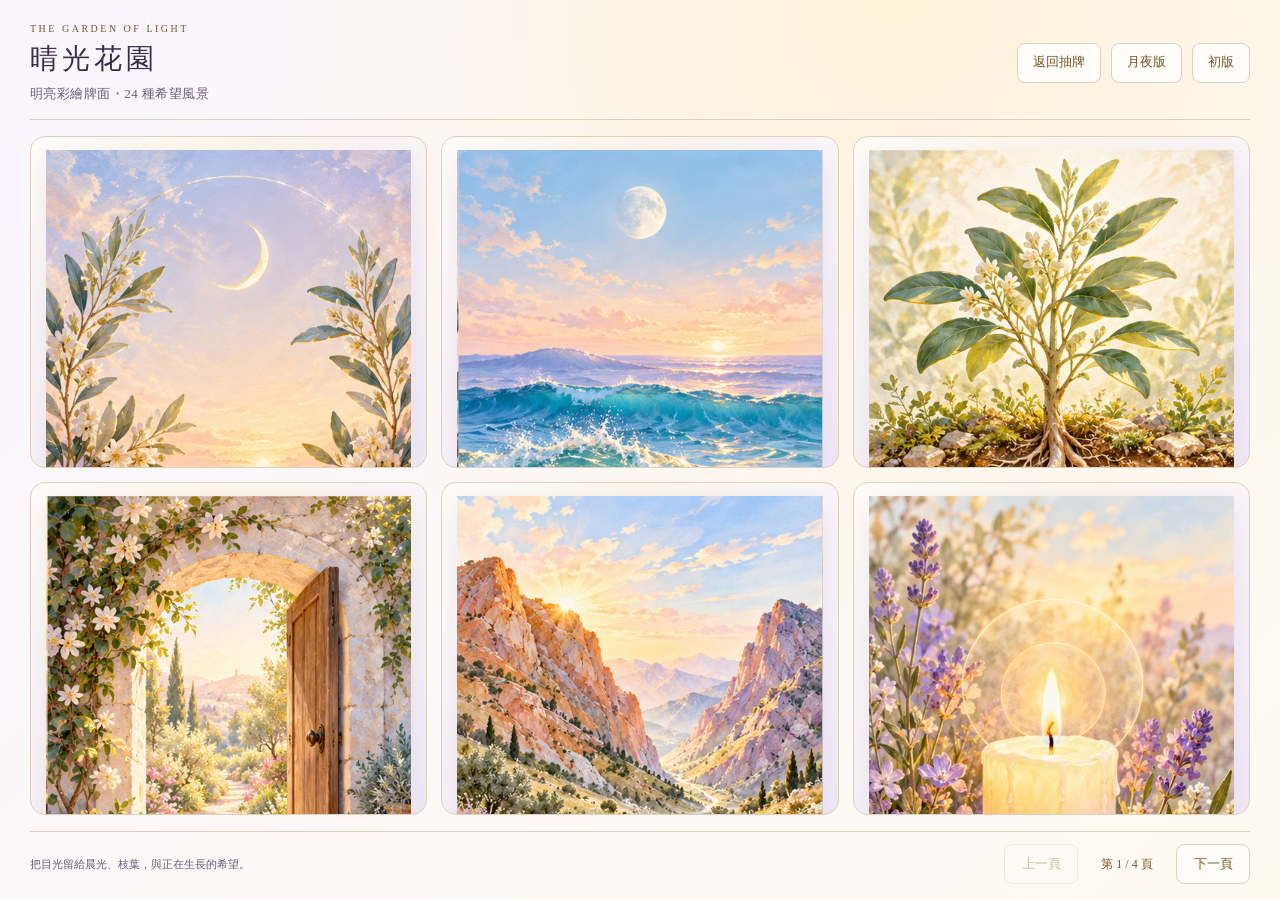
==== oracle-art-gallery.html @ 624a75d2 "Add hopeful daylight oracle artwork and theme; preserve moonlight and original galleries" ====
<!doctype html>
<html lang="zh-Hant">
<head>
<meta charset="utf-8">
<meta name="viewport" content="width=device-width,initial-scale=1">
<meta name="theme-color" content="#fbf7f1">
<meta name="description" content="神諭之間晴光花園。24 張全新彩繪神諭卡，以晨光、花草與清透色彩呈現每張牌的故事。">
<title>晴光花園｜神諭之間</title>
<style>
:root{color-scheme:dark;--bg:#130f1d;--panel:#211a2e;--gold:#d9bf87;--text:#f0e6d3;--muted:#b9abc7;--line:rgba(217,191,135,.26);font-family:Georgia,"Noto Serif TC","Microsoft JhengHei",serif}
*{box-sizing:border-box}
html,body{margin:0;width:100%;height:100%;overflow:hidden}
body{background:radial-gradient(ellipse at 70% 0,rgba(107,72,127,.22),transparent 54%),linear-gradient(135deg,#181120,#100d19);color:var(--text)}
button,a{-webkit-tap-highlight-color:transparent}
button{font:inherit;cursor:pointer}
button:disabled{opacity:.38;cursor:default}
button:focus-visible,a:focus-visible{outline:2px solid #f2d99d;outline-offset:4px}
a{color:inherit;text-decoration:none}
.shell{height:100dvh;width:min(1440px,100%);margin:0 auto;padding:22px 30px 16px;display:grid;grid-template-rows:auto minmax(0,1fr) auto;gap:16px}
.header{display:flex;align-items:center;justify-content:space-between;gap:24px;padding-bottom:15px;border-bottom:1px solid var(--line)}
.eyebrow{margin:0 0 6px;color:var(--gold);font:10px/1.3 Georgia,serif;letter-spacing:.25em}
h1{margin:0;font-size:28px;line-height:1.3;font-weight:500;letter-spacing:.14em}
.subtitle{margin:7px 0 0;color:var(--muted);font-size:13px;line-height:1.5;letter-spacing:.035em}
.nav{display:flex;gap:10px;flex-wrap:wrap;justify-content:flex-end}
.nav a,.page-button,.dialog-button{display:inline-flex;align-items:center;justify-content:center;min-height:40px;padding:9px 15px;border:1px solid var(--line);border-radius:8px;background:rgba(217,191,135,.04);color:var(--gold);font-size:13px;line-height:1.3}
.nav a:hover,.page-button:not(:disabled):hover,.dialog-button:not(:disabled):hover{background:rgba(217,191,135,.12);border-color:rgba(217,191,135,.65)}
.gallery{min-height:0;display:grid;grid-template-columns:repeat(3,minmax(0,1fr));grid-template-rows:repeat(2,minmax(0,1fr));gap:14px}
.card-tile{position:relative;min-width:0;min-height:0;display:grid;grid-template-rows:minmax(0,1fr) auto;gap:7px;padding:13px 13px 10px;color:var(--text);border:1px solid var(--line);border-radius:15px;background:radial-gradient(ellipse at center 38%,rgba(145,104,168,.13),transparent 66%),linear-gradient(150deg,rgba(65,48,79,.43),rgba(27,21,39,.82));overflow:hidden;transition:border-color .2s,background .2s,transform .2s}
.card-tile:before{content:"";position:absolute;left:13px;top:11px;color:var(--gold);font-size:10px;letter-spacing:.15em}
.card-tile:hover{border-color:rgba(217,191,135,.74);background:radial-gradient(ellipse at center 38%,rgba(145,104,168,.23),transparent 66%),linear-gradient(150deg,rgba(65,48,79,.59),rgba(27,21,39,.82))}
.art-frame{min-width:0;min-height:0;display:grid;place-items:center;padding:0 2px;filter:drop-shadow(0 8px 15px rgba(0,0,0,.34))}
.art-frame svg{display:block;width:auto;height:100%;max-width:100%;max-height:100%;aspect-ratio:3/5}
.card-meta{min-width:0;text-align:center}
.card-name{margin:0;font-size:17px;line-height:1.3;letter-spacing:.16em}
.card-keywords{margin:3px 0 0;color:var(--muted);font-family:"Microsoft JhengHei",sans-serif;font-size:11px;line-height:1.5;letter-spacing:.02em}
.footer{display:flex;justify-content:space-between;align-items:center;gap:15px;padding-top:12px;border-top:1px solid var(--line)}
.footer-note{margin:0;color:var(--muted);font-family:"Microsoft JhengHei",sans-serif;font-size:11px;line-height:1.5}
.page-controls{display:flex;align-items:center;gap:14px}
.page-label{min-width:70px;text-align:center;color:var(--gold);font-size:12px;white-space:nowrap}
.page-button{min-width:74px;min-height:40px}
dialog{padding:0;border:1px solid rgba(217,191,135,.4);border-radius:18px;color:var(--text);background:radial-gradient(ellipse at center top,#392843,#191222 65%);width:min(780px,calc(100vw - 32px));height:min(820px,calc(100dvh - 32px));max-width:none;max-height:none;overflow:hidden;box-shadow:0 28px 90px rgba(0,0,0,.66)}
dialog::backdrop{background:rgba(7,5,13,.84);backdrop-filter:blur(7px)}
.dialog-shell{height:100%;display:grid;grid-template-rows:auto minmax(0,1fr) auto;padding:20px 24px;gap:16px}
.dialog-header{display:flex;justify-content:space-between;align-items:center;gap:12px;padding-bottom:12px;border-bottom:1px solid var(--line)}
.dialog-heading{margin:0;color:var(--gold);font-size:12px;line-height:1.5;letter-spacing:.1em}
.dialog-main{min-height:0;display:grid;grid-template-columns:minmax(0,1.3fr) minmax(220px,.8fr);align-items:center;gap:30px}
.dialog-art{height:100%;min-height:0;min-width:0;display:grid;place-items:center;filter:drop-shadow(0 16px 22px rgba(0,0,0,.4))}
.dialog-art svg{display:block;max-height:100%;max-width:100%;width:auto;height:100%;aspect-ratio:3/5}
.dialog-copy{min-width:0}
.dialog-type{margin:0 0 11px;color:var(--muted);font-size:12px;line-height:1.5;letter-spacing:.08em}
.dialog-name{margin:0;font-size:31px;font-weight:500;line-height:1.3;letter-spacing:.17em}
.dialog-keywords{margin:11px 0 0;color:var(--gold);font-family:"Microsoft JhengHei",sans-serif;font-size:13px;line-height:1.6}
.dialog-message{margin:19px 0 0;color:var(--text);font-size:16px;line-height:1.8}
.dialog-footer{display:flex;align-items:center;justify-content:space-between;gap:12px;border-top:1px solid var(--line);padding-top:12px}
.dialog-hint{margin:0;color:var(--muted);font-family:"Microsoft JhengHei",sans-serif;font-size:11px;line-height:1.5}
.dialog-move{display:flex;gap:10px}
.dialog-button{min-height:42px}
@media(max-width:700px){
.shell{padding:14px 14px 12px;gap:12px}
.header{display:grid;grid-template-columns:1fr auto;gap:7px 10px;align-items:end;padding-bottom:11px}
.eyebrow{font-size:8px;letter-spacing:.18em;margin-bottom:4px}
h1{font-size:22px;letter-spacing:.1em}
.subtitle{font-size:11px;line-height:1.5;margin-top:6px}
.nav{gap:6px;align-self:start}
.nav a{min-height:38px;padding:8px 10px;font-size:11px;max-width:78px;text-align:center}
.gallery{grid-template-columns:repeat(2,minmax(0,1fr));gap:10px}
.card-tile{padding:10px 7px 8px;gap:6px;border-radius:12px}
.card-name{font-size:15px}
.card-keywords{font-size:10px;line-height:1.5;margin-top:3px}
.footer{padding-top:10px;gap:8px}
.footer-note{display:none}
.page-controls{width:100%;justify-content:space-between;gap:8px}
.page-button{min-height:40px;min-width:78px;padding:9px 12px}
.page-label{font-size:12px}
dialog{width:calc(100vw - 24px);height:calc(100dvh - 24px);border-radius:14px}
.dialog-shell{padding:13px 15px;gap:10px}
.dialog-header{padding-bottom:9px}
.dialog-heading{font-size:10px;letter-spacing:.06em}
.dialog-main{grid-template-columns:1fr;grid-template-rows:minmax(0,1fr) auto;gap:12px}
.dialog-art{height:100%}
.dialog-copy{text-align:center}
.dialog-type{font-size:10px;margin:0 0 3px;line-height:1.4}
.dialog-name{font-size:22px;line-height:1.3}
.dialog-keywords{font-size:11px;line-height:1.5;margin-top:6px}
.dialog-message{font-size:13px;line-height:1.6;margin-top:8px}
.dialog-footer{padding-top:9px}
.dialog-hint{display:none}
.dialog-move{width:100%;justify-content:space-between}
.dialog-button{min-height:40px;font-size:11px;padding:9px 11px}
}
@media(max-height:600px) and (min-width:701px){
.shell{padding-top:12px;gap:10px}.header{padding-bottom:10px}.subtitle{margin-top:3px}.card-tile{padding:7px;gap:4px}.card-name{font-size:14px}.card-keywords{font-size:10px}.footer{padding-top:8px}.dialog-shell{padding:12px 18px;gap:10px}.dialog-main{gap:20px}.dialog-name{font-size:25px}.dialog-message{font-size:14px}
}
@media(max-height:560px) and (max-width:700px){
.shell{padding-top:9px;gap:8px}.header{padding-bottom:8px}.eyebrow{display:none}.subtitle{font-size:10px;margin-top:4px}.card-tile{padding:6px;gap:3px}.card-name{font-size:13px}.card-keywords{font-size:9px;margin-top:1px}.footer{padding-top:7px}.page-button{min-height:38px}.dialog-shell{padding:10px 12px;gap:7px}.dialog-main{gap:8px}.dialog-type{display:none}.dialog-name{font-size:19px}.dialog-keywords{margin-top:3px}.dialog-message{font-size:12px;margin-top:5px}.dialog-header{padding-bottom:7px}.dialog-footer{padding-top:7px}
}
@media(prefers-reduced-motion:reduce){*,*:before,*:after{transition:none!important;scroll-behavior:auto!important}}
:root{color-scheme:light;--bg:#fbf7f1;--panel:#fffdf9;--gold:#765529;--text:#392d48;--muted:#695a73;--line:#ded0bd}
body{background:radial-gradient(ellipse at 70% 0,#fff2da,transparent 54%),linear-gradient(135deg,#faf6ff,#fffaf0);color:var(--text)}
.card-tile{background:radial-gradient(ellipse at center 38%,#fff5db,transparent 66%),linear-gradient(150deg,#fffdf8,#f2eaf8)}
.card-tile:hover{border-color:#b79a64;background:linear-gradient(150deg,#fff7e3,#e9ddf1)}
.nav a,.page-button,.dialog-button{background:#fffdf9;color:#765529}
.nav a:hover,.page-button:not(:disabled):hover,.dialog-button:not(:disabled):hover{background:#f4ead3;border-color:#a18151}
button:focus-visible,a:focus-visible{outline-color:#6d4783}
.art-frame{filter:drop-shadow(0 8px 15px #6d47831c)}
dialog{color:var(--text);background:radial-gradient(ellipse at center top,#fff6de,#f5eff9 65%);border-color:#b79a64;box-shadow:0 28px 90px #49335438}
dialog::backdrop{background:#57456470}.dialog-art{filter:drop-shadow(0 16px 22px #6d478321)}

</style>
</head>
<body>
<div class="shell">
<header class="header">
<div><p class="eyebrow">THE GARDEN OF LIGHT</p><h1>晴光花園</h1><p class="subtitle">明亮彩繪牌面・24 種希望風景</p></div>
<nav class="nav" aria-label="展覽導覽"><a href="oracle-room.html">返回抽牌</a><a href="oracle-art-moonlight.html">月夜版</a><a href="oracle-art-archive.html">初版</a></nav>
</header>
<main class="gallery" id="gallery" aria-label="新版神諭卡牌面"></main>
<footer class="footer">
<p class="footer-note">把目光留給晨光、枝葉，與正在生長的希望。</p>
<div class="page-controls" aria-label="牌面分頁"><button type="button" class="page-button" id="previous">上一頁</button><span class="page-label" id="page-label" role="status" aria-live="polite" aria-atomic="true"></span><button type="button" class="page-button" id="next">下一頁</button></div>
</footer>
</div>
<dialog id="card-dialog" aria-labelledby="dialog-name" aria-describedby="dialog-keywords dialog-message">
<div class="dialog-shell">
<header class="dialog-header"><p class="dialog-heading" id="dialog-heading"></p><button type="button" class="dialog-button" id="dialog-close">返回典藏</button></header>
<div class="dialog-main"><div class="dialog-art" id="dialog-art"></div><div class="dialog-copy"><p class="dialog-type" id="dialog-type"></p><h2 class="dialog-name" id="dialog-name"></h2><p class="dialog-keywords" id="dialog-keywords"></p><p class="dialog-message" id="dialog-message"></p></div></div>
<footer class="dialog-footer"><p class="dialog-hint">使用 ← →，讓目光走向下一張牌面。</p><div class="dialog-move"><button type="button" class="dialog-button" id="card-previous">上一張</button><button type="button" class="dialog-button" id="card-next">下一張</button></div></footer>
</div>
</dialog>

<script>
"use strict";
const cards=[{"name":"留白","en":"STILLNESS","type":"月亮與元素","keywords":"停頓 · 空間 · 傾聽","message":"空出一點時間，聽見自己正在想什麼。","action":"關掉通知五分鐘，寫下此刻最明顯的一個感受。","prompt":"當我暫時放下忙碌，有什麼聲音浮現？","color":"#554268","art":"moon","id":"moonlit-01","number":1},{"name":"潮汐","en":"THE TIDES","type":"月亮與元素","keywords":"情緒 · 流動 · 允許","message":"感受會流動，你可以先陪它待一會兒。","action":"為今天的情緒取一個名字，再寫下它可能需要什麼。","prompt":"我正在感受什麼？哪些事情是我今天能影響的？","color":"#284354","art":"waves","id":"moonlit-02","number":2},{"name":"根系","en":"ROOTED","type":"植物與夢境","keywords":"安住 · 日常 · 支持","message":"回到那些能支持你的日常。","action":"整理桌面上一個小角落，讓接下來的一件事容易開始。","prompt":"哪個簡單的習慣，曾讓我覺得比較安定？","color":"#374d45","art":"roots","id":"moonlit-03","number":3},{"name":"門扉","en":"THE THRESHOLD","type":"植物與夢境","keywords":"開始 · 好奇 · 嘗試","message":"把第一步縮小，讓自己有機會出發。","action":"選一件拖延的小事，只花十分鐘開始。","prompt":"如果第一步不用完美，我願意先做什麼？","color":"#554157","art":"door","id":"moonlit-04","number":4},{"name":"界線","en":"BOUNDARIES","type":"自我關懷","keywords":"選擇 · 尊重 · 清楚","message":"溫柔，也可以有清楚的邊界。","action":"練習說出一句：「我需要想一下，晚一點回覆你。」","prompt":"我在哪裡答應得太快？我真正願意付出多少？","color":"#59414c","art":"mountains","id":"moonlit-05","number":5},{"name":"微光","en":"INNER LIGHT","type":"自我關懷","keywords":"留意 · 資源 · 希望","message":"留意那些尚未被你看見的支持。","action":"寫下三個實際支持過你的人、習慣或事物，今天靠近其中一個。","prompt":"最近有哪些微小的支持，被我忽略了？","color":"#49385e","art":"light","id":"moonlit-06","number":6},{"name":"回聲","en":"THE ECHO","type":"月亮與元素","keywords":"覺察 · 模式 · 需要","message":"反覆出現的感受，值得被慢慢聽見。","action":"記下一件最近重複發生的事，分別列出「發生的事」與「我的解讀」。","prompt":"在這些反覆的經驗裡，哪個需要一直沒有被說出來？","color":"#354653","art":"echo","id":"moonlit-07","number":7},{"name":"同行","en":"TOGETHER","type":"自我關懷","keywords":"連結 · 信任 · 求助","message":"讓值得信任的人，知道你需要怎樣的陪伴。","action":"選一位信任的人，具體提出一個小請求，例如陪你聊十分鐘。","prompt":"我希望別人怎麼陪我？我能如何把這個需要說清楚？","color":"#49434e","art":"together","id":"moonlit-08","number":8},{"name":"新月","en":"NEW MOON","type":"月亮與元素","keywords":"意圖 · 起點 · 可能","message":"為還沒有形狀的願望，留一個開始的位置。","action":"寫下一個這週想實踐的意圖，放在每天看得到的地方。","prompt":"此刻，我想為生活邀請什麼新的可能？","color":"#392b4f","art":"moon","id":"moonlit-09","number":9},{"name":"星河","en":"STARLIT RIVER","type":"月亮與元素","keywords":"視野 · 連結 · 方向","message":"把目光放遠一點，重新看見事情之間的連結。","action":"畫出目前在意的三件事，用線標出它們彼此的關係。","prompt":"當我放大視野，眼前這件事在生活中佔著什麼位置？","color":"#45365b","art":"light","id":"moonlit-10","number":10},{"name":"晨露","en":"MORNING DEW","type":"植物與夢境","keywords":"感官 · 細節 · 當下","message":"一個細小的發現，也值得你停下來。","action":"觀察身邊一株植物一分鐘，記下三個先前沒有留意的細節。","prompt":"今天有哪些細節，讓我感覺自己正在好好生活？","color":"#335a59","art":"roots","id":"moonlit-11","number":11},{"name":"霧林","en":"MISTWOOD","type":"植物與夢境","keywords":"未知 · 線索 · 耐心","message":"看不清全貌時，先辨認手邊的線索。","action":"為正在猶豫的選擇，列出一項已知事實與一項待確認的資訊。","prompt":"關於這件事，我已經知道什麼，又需要了解什麼？","color":"#3b6060","art":"roots","id":"moonlit-12","number":12},{"name":"落葉","en":"FALLING LEAVES","type":"植物與夢境","keywords":"整理 · 減量 · 告別","message":"有些曾經需要的東西，可以在此刻放下。","action":"從今天的待辦清單中，移除一件已經失去目的的小事。","prompt":"什麼曾經幫助過我，現在卻需要重新衡量？","color":"#66524d","art":"roots","id":"moonlit-13","number":13},{"name":"萌芽","en":"FIRST SPROUT","type":"植物與夢境","keywords":"培養 · 照料 · 成長","message":"替你在意的事，提供一點持續的照料。","action":"為一個正在培養的興趣，安排本週十分鐘的練習時間。","prompt":"哪件事正在慢慢生長，而我能給它什麼支持？","color":"#2d5154","art":"roots","id":"moonlit-14","number":14},{"name":"山徑","en":"MOUNTAIN PATH","type":"月亮與元素","keywords":"步伐 · 調整 · 耐力","message":"讓前進的步伐，配合你今天的力氣。","action":"把一件過大的任務拆成三段，圈出今天能完成的一段。","prompt":"我可以怎麼調整步伐，讓這件事持續做得下去？","color":"#554e5b","art":"mountains","id":"moonlit-15","number":15},{"name":"靜湖","en":"STILL LAKE","type":"月亮與元素","keywords":"觀察 · 沉澱 · 清晰","message":"讓念頭沉一沉，再選擇如何回應。","action":"把一則讓你在意的訊息的回覆先存成草稿，十分鐘後再讀一次。","prompt":"留一點時間之後，我會如何理解自己的反應？","color":"#294b4d","art":"waves","id":"moonlit-16","number":16},{"name":"晚風","en":"EVENING BREEZE","type":"月亮與元素","keywords":"鬆動 · 轉換 · 呼吸","message":"換一個位置，給緊繃的思緒一點流動。","action":"走到窗邊或戶外，花三分鐘感受空氣與周圍的聲音。","prompt":"今天哪一處緊繃，需要我換個方式對待？","color":"#4d3b60","art":"echo","id":"moonlit-17","number":17},{"name":"歸巢","en":"HOMECOMING","type":"自我關懷","keywords":"安頓 · 照顧 · 歸屬","message":"為自己準備一個可以安心停靠的片刻。","action":"準備一份簡單的餐點，坐下來慢慢吃完。","prompt":"什麼樣的日常安排，能讓我感到被自己照顧？","color":"#63544e","art":"door","id":"moonlit-18","number":18},{"name":"休憩","en":"REST","type":"自我關懷","keywords":"休息 · 身體 · 節奏","message":"把休息，也放進今天的安排。","action":"在行事曆中留出十五分鐘，讓自己暫時離開工作與螢幕。","prompt":"我的身體正在用哪些訊號提醒我休息？","color":"#45365b","art":"moon","id":"moonlit-19","number":19},{"name":"初心","en":"FIRST INTENTION","type":"自我關懷","keywords":"初衷 · 價值 · 選擇","message":"回到你在意這件事的理由。","action":"補完這句話：「我之所以在意這件事，是因為……」","prompt":"在眾多期待之中，哪些價值是我願意親自守住的？","color":"#392b4f","art":"light","id":"moonlit-20","number":20},{"name":"餘溫","en":"LINGERING WARMTH","type":"自我關懷","keywords":"回憶 · 安慰 · 保存","message":"讓一段溫暖的記憶，陪你停留片刻。","action":"選一段讓你安心的回憶，記下一個聲音、氣味或畫面。","prompt":"那段記憶裡，有什麼感受值得我帶回今天？","color":"#69564f","art":"together","id":"moonlit-21","number":21},{"name":"遠岸","en":"FAR SHORE","type":"月亮與元素","keywords":"願景 · 距離 · 取捨","message":"看看想去的地方，也看看抵達需要的付出。","action":"為一個想追求的目標，寫下一項可能的收穫與一項需要付出的成本。","prompt":"這個目標如何回應我的需要，又需要我做出哪些取捨？","color":"#335a59","art":"waves","id":"moonlit-22","number":22},{"name":"花期","en":"BLOOMING SEASON","type":"植物與夢境","keywords":"時間 · 過程 · 等待","message":"給正在發展的事，一段可以被觀察的時間。","action":"替一件需要時間的事，設定下一次檢視進度的日期。","prompt":"除了眼前的成果，我還能從哪些變化看見進展？","color":"#5f505e","art":"roots","id":"moonlit-23","number":23},{"name":"守燈","en":"LAMPLIGHT","type":"自我關懷","keywords":"承諾 · 持續 · 照看","message":"用做得到的方式，照看你想維持的承諾。","action":"選一個想維持的小習慣，為它設定今天可完成的最小版本。","prompt":"我想持續照看的事情是什麼，怎樣的安排能支持它？","color":"#4d3b60","art":"light","id":"moonlit-24","number":24}];
function variation(c){
 const n=c.number,gold="#dbc28e";
 if(c.name==="新月")return '<circle cx="90" cy="118" r="46" fill="'+c.color+'" stroke="'+gold+'" stroke-width=".6"/><circle cx="90" cy="118" r="54" fill="none" stroke="'+gold+'" stroke-width=".3" stroke-dasharray="1 5"/>';
 if(c.name==="星河")return '<path d="M51 173L66 129L88 115L105 142L126 92" fill="none" stroke="'+gold+'" stroke-width=".9"/><g fill="'+gold+'"><circle cx="51" cy="173" r="3"/><circle cx="66" cy="129" r="3"/><circle cx="88" cy="115" r="3"/><circle cx="105" cy="142" r="3"/><circle cx="126" cy="92" r="3"/></g>';
 if(c.name==="晨露")return '<g fill="#d1e2d4"><circle cx="53" cy="119" r="3"/><circle cx="122" cy="137" r="3"/><circle cx="71" cy="155" r="2"/></g>';
 if(c.name==="霧林")return '<g fill="none" stroke="#c2d9d4" stroke-width="4" opacity=".18"><path d="M24 123Q79 110 152 122M24 145Q82 129 152 144M24 170Q91 154 153 173"/></g>';
 if(c.name==="落葉")return '<g fill="#c49d7c" stroke="'+gold+'" stroke-width=".5"><path d="M117 176q22 0 13 24q-20-3-13-24Z"/><path d="M38 204q19-9 24 12q-16 12-24-12Z"/></g>';
 if(c.name==="萌芽")return '<circle cx="90" cy="144" r="55" fill="'+c.color+'" opacity=".94"/><path d="M89 195V137M89 162Q63 164 56 139Q82 133 89 162M89 151Q108 126 124 133Q124 158 89 151M59 196H121" fill="#72978b" stroke="'+gold+'" stroke-width=".9"/>';
 if(c.name==="山徑")return '<path d="M84 219Q126 202 96 183Q72 163 105 157" fill="none" stroke="'+gold+'" stroke-width="1.5"/>';
 if(c.name==="靜湖")return '<path d="M29 167H151M31 182H149M37 198H143" stroke="#c6dad3" stroke-width=".7" opacity=".6"/>';
 if(c.name==="晚風")return '<g fill="none" stroke="'+gold+'" stroke-width=".7" opacity=".7"><path d="M34 117Q73 103 107 115T146 101M30 132Q63 118 112 136M40 196Q78 181 144 190"/></g>';
 if(c.name==="歸巢")return '<path d="M121 78q10-14 21 0q10-14 20 0" fill="none" stroke="'+gold+'" stroke-width="1"/>';
 if(c.name==="休憩")return '<g fill="'+gold+'" opacity=".8"><circle cx="40" cy="160" r="1.5"/><circle cx="56" cy="188" r="1.5"/><circle cx="133" cy="179" r="1.5"/></g>';
 if(c.name==="初心")return '<path d="M90 80l5 10l11 2l-8 8l2 11l-10-6l-10 6l2-11l-8-8l11-2Z" fill="'+gold+'" opacity=".7"/>';
 if(c.name==="餘溫")return '<circle cx="90" cy="178" r="12" fill="#d5aa80" opacity=".35"/><path d="M68 193q22 10 45 0" fill="none" stroke="'+gold+'" stroke-width=".7"/>';
 if(c.name==="遠岸")return '<path d="M28 134L48 115L69 134L88 124L104 136L129 111L153 135" fill="#444e65" stroke="'+gold+'" stroke-width=".6"/>';
 if(c.name==="花期")return '<g fill="#bd98af" stroke="'+gold+'" stroke-width=".5"><circle cx="91" cy="106" r="9"/><circle cx="84" cy="99" r="6"/><circle cx="98" cy="99" r="6"/><circle cx="83" cy="111" r="6"/><circle cx="99" cy="111" r="6"/><circle cx="91" cy="104" r="3" fill="'+gold+'"/></g>';
 if(c.name==="守燈")return '<path d="M73 129V193H107V129M70 126H110M76 126L82 114H98L104 126M69 196H111" fill="none" stroke="'+gold+'" stroke-width="1"/>';
 return "";
}

function legacyArt(c,uid){
let shape="";
const star=(x,y,s=1)=>`<path d="M${x} ${y-5*s}l${1.5*s} ${3.5*s}l${3.5*s} ${1.5*s}l${-3.5*s} ${1.5*s}l${-1.5*s} ${3.5*s}l${-1.5*s} ${-3.5*s}l${-3.5*s} ${-1.5*s}l${3.5*s} ${-1.5*s}Z" fill="#dbc28e"/>`;
const branch=`<path d="M45 207Q27 165 34 124M35 145Q18 131 24 119Q39 124 35 145M34 158Q48 142 50 130Q34 131 34 158M39 181Q20 174 23 158Q38 163 39 181M40 185Q60 174 54 157Q40 165 40 185" fill="none" stroke="#b5a17b" stroke-width=".8" opacity=".7"/>`;
switch(c.art){
case "moon":shape=`<circle cx="90" cy="118" r="46" fill="#d4bd91" opacity=".95"/><circle cx="109" cy="104" r="44" fill="${c.color}"/><circle cx="90" cy="120" r="63" fill="none" stroke="#d4bd91" stroke-width=".5" opacity=".5"/><path d="M45 205Q90 193 135 205M54 214Q90 208 126 214" fill="none" stroke="#b9aac8" opacity=".4"/>${branch}<g transform="translate(180 0) scale(-1 1)">${branch}</g>`;break;
case "waves":shape=`<circle cx="90" cy="97" r="28" fill="#ccb989" opacity=".8"/><path d="M28 153Q55 115 85 151T153 149V225H28Z" fill="#234b5c"/><path d="M28 165Q58 140 91 167T153 164V226H28Z" fill="#376879"/><path d="M27 183Q57 157 88 184T153 179V225H27Z" fill="#61909a" opacity=".6"/><g stroke="#c5c4a4" stroke-width=".8" fill="none"><path d="M28 152Q55 115 85 151T153 149M28 165Q58 140 91 167T153 164M27 183Q57 157 88 184T153 179M42 197Q70 190 103 201T147 196"/></g>`;break;
case "roots":shape=`<circle cx="90" cy="125" r="54" fill="none" stroke="#b6b894" stroke-width=".6" opacity=".5"/><circle cx="90" cy="83" r="16" fill="#d6c698" opacity=".7"/><path d="M89 179Q83 146 91 106M90 130Q62 122 54 101Q80 98 90 130M87 147Q111 140 128 111Q96 112 87 147M87 158Q62 151 53 135Q79 132 87 158M88 176Q112 167 125 148Q100 146 88 176" fill="#687c65" stroke="#d3c79d" stroke-width=".8"/><g fill="none" stroke="#c8bd91" stroke-width=".85"><path d="M35 179H144M88 178Q89 197 73 216M88 183Q109 197 117 216M88 195L95 225M79 207L59 213M104 201L127 200M87 188L68 196"/></g>`;break;
case "door":shape=`<path d="M52 218V124a38 38 0 0 1 76 0V218Z" fill="#201c30" stroke="#cbb387" stroke-width="1"/><path d="M59 213V125a31 31 0 0 1 62 0V213" fill="none" stroke="#8c7c8e" stroke-width=".8"/><path d="M68 210L84 106L111 100V210Z" fill="#948392" opacity=".45"/><path d="M84 106L111 100V210H68Z" fill="none" stroke="#d0b98c" stroke-width=".7"/><circle cx="104" cy="157" r="2" fill="#dfcd9e"/><circle cx="79" cy="129" r="7" fill="#dfcd9e" opacity=".5"/><path d="M37 218H145M44 227H136" stroke="#cbb387" stroke-width=".7"/>${branch}`;break;
case "mountains":shape=`<circle cx="91" cy="126" r="54" fill="none" stroke="#d0b787" stroke-width=".7"/><circle cx="91" cy="107" r="22" fill="#d8b28c" opacity=".7"/><path d="M30 199L69 125L101 183L122 154L151 199Z" fill="#51425c" stroke="#bca68f" stroke-width=".8"/><path d="M30 207L82 150L109 196L137 176L151 207Z" fill="#2c2537" stroke="#c9b892" stroke-width=".8"/><path d="M34 217H147" stroke="#bca68f" stroke-width=".7"/>`;break;
case "light":shape=`<circle cx="90" cy="139" r="56" fill="url(#glow-${uid})"/><g fill="none" stroke="#d8be8d" stroke-width=".7" opacity=".6"><circle cx="90" cy="139" r="48"/><circle cx="90" cy="139" r="57"/><path d="M90 69V55M90 222V208M20 139H7M173 139H160M39 89L30 79M143 189L151 200M39 189L30 199M142 89L151 79"/></g><path d="M83 146Q64 126 90 100Q110 127 96 146Z" fill="#dbbd87"/><path d="M87 145Q80 135 91 119Q100 136 93 145Z" fill="#f5e9c7"/><path d="M81 151H99V204H81Z" fill="#9c82a5" stroke="#d8be8d" stroke-width=".8"/><path d="M70 204H110M65 212H115" stroke="#d8be8d" stroke-width=".8"/>`;break;
case "echo":shape=`<g fill="none" stroke="#c2bda0" stroke-width=".7"><ellipse cx="90" cy="157" rx="60" ry="36" opacity=".35"/><ellipse cx="90" cy="157" rx="48" ry="28" opacity=".5"/><ellipse cx="90" cy="157" rx="36" ry="20" opacity=".65"/><ellipse cx="90" cy="157" rx="23" ry="13" opacity=".8"/><ellipse cx="90" cy="157" rx="11" ry="6"/><path d="M90 75V141" stroke-dasharray="2 6" opacity=".4"/></g><path d="M90 90Q73 109 90 119Q106 109 90 90Z" fill="#cbd0b5" opacity=".85"/><circle cx="90" cy="79" r="4" fill="#dbc497"/><path d="M34 207Q63 197 91 207T145 206M45 217Q72 210 90 217T138 216" fill="none" stroke="#999ca8" stroke-width=".6"/>`;break;
case "together":shape=`<circle cx="90" cy="109" r="34" fill="#d6c291" opacity=".65"/><circle cx="102" cy="101" r="33" fill="${c.color}"/><g stroke="#c1b98f" stroke-width=".9"><path d="M59 211Q61 171 72 145M61 184Q38 177 38 162Q58 165 61 184M67 164Q93 161 95 142Q76 141 67 164M63 192Q76 180 85 184Q85 200 63 200" fill="#6b746a"/><path d="M117 211Q119 171 110 135M116 180Q135 163 145 166Q140 185 116 188M116 163Q91 159 89 141Q112 143 116 163M118 200Q138 185 146 190Q142 205 118 210" fill="#887e8c"/></g><path d="M42 213Q90 203 144 213" fill="none" stroke="#c1b98f" stroke-width=".8"/>`;break;
}
let stars="";[[37,59,.6],[143,73,.7],[54,88,.4],[129,113,.45],[39,106,.35],[146,129,.4],[68,53,.35],[114,62,.45]].forEach(s=>stars+=star(...s));
return `<svg xmlns="http://www.w3.org/2000/svg" viewBox="0 0 180 300" role="img" aria-label="${c.name}：${c.keywords}"><defs><linearGradient id="bg-${uid}" x1="0" y1="0" x2="1" y2="1"><stop stop-color="${c.color}"/><stop offset="1" stop-color="#201927"/></linearGradient><radialGradient id="glow-${uid}"><stop stop-color="#dcc69e" stop-opacity=".34"/><stop offset="1" stop-color="#b58ad1" stop-opacity="0"/></radialGradient></defs><rect width="180" height="300" fill="url(#bg-${uid})"/><rect x="9" y="9" width="162" height="282" rx="3" fill="none" stroke="#cbb284" stroke-width=".7"/><path d="M14 37V19H32M148 19H166V37M14 263V281H32M148 281H166V263" fill="none" stroke="#cbb284" stroke-width=".6"/><path d="M27 232V104a63 63 0 0 1 126 0V232" fill="none" stroke="#cbb284" stroke-width=".6" opacity=".5"/>${stars}${shape}${c.number>8?variation(c):""}<path d="M45 237H135" stroke="#cbb284" stroke-width=".5"/><text x="90" y="260" text-anchor="middle" fill="#eddfc0" font-family="serif" font-size="17" letter-spacing="5">${c.name}</text><text x="90" y="276" text-anchor="middle" fill="#ccb284" font-family="Georgia,serif" font-size="6.3" letter-spacing="1.8">${c.en}</text></svg>`;
}
const oracleArtAssets=[{"path":"assets/oracle-art-v3-01-f6981b4c6ec3.jpg","url":"/assets/oracle-art-v3-01-f6981b4c6ec3.jpg","mimeType":"image/jpeg","version":"hopeful-painted-v3","width":971,"height":1619,"bytes":619604,"quality":88,"originalPNGBytes":2805270,"pixelDimensionsRetained":true,"sha256":"f6981b4c6ec3593abdd9854d38862cceb48685c94e7372bea96a6e40137222ee","gitBlobSHA1":"9dcf539a0b0a02df3bf4c880bf7a9a9957c58322"},{"path":"assets/oracle-art-v3-02-3c026b4a3d02.jpg","url":"/assets/oracle-art-v3-02-3c026b4a3d02.jpg","mimeType":"image/jpeg","version":"hopeful-painted-v3","width":971,"height":1619,"bytes":558727,"quality":88,"originalPNGBytes":2622607,"pixelDimensionsRetained":true,"sha256":"3c026b4a3d02f232768a8a89883b7f2add1a3f978833e570fe9a51a9fac5f793","gitBlobSHA1":"dc638f1267553c2dcc43e4798a96d6bfd1849d5e"},{"path":"assets/oracle-art-v3-03-79609d356da1.jpg","url":"/assets/oracle-art-v3-03-79609d356da1.jpg","mimeType":"image/jpeg","version":"hopeful-painted-v3","width":971,"height":1619,"bytes":541197,"quality":88,"originalPNGBytes":2675091,"pixelDimensionsRetained":true,"sha256":"79609d356da1c8e00c363b9f62faf687b7934f0d23b1fd5bb0cba243beb5312e","gitBlobSHA1":"a1ab0a5e9f137a2d110bcfd199fe4e70101a9a12"},{"path":"assets/oracle-art-v3-04-098e637f7027.jpg","url":"/assets/oracle-art-v3-04-098e637f7027.jpg","mimeType":"image/jpeg","version":"hopeful-painted-v3","width":971,"height":1619,"bytes":649095,"quality":88,"originalPNGBytes":2888807,"pixelDimensionsRetained":true,"sha256":"098e637f7027a391ab4f9600f25282ff0eb33a4ffecc688402eae7abb85f9619","gitBlobSHA1":"9b41de2e977bf1fe02e3f7bb31c8e384794438e7"},{"path":"assets/oracle-art-v3-05-65fab883c065.jpg","url":"/assets/oracle-art-v3-05-65fab883c065.jpg","mimeType":"image/jpeg","version":"hopeful-painted-v3","width":971,"height":1619,"bytes":613595,"quality":88,"originalPNGBytes":2789378,"pixelDimensionsRetained":true,"sha256":"65fab883c0659f09987b5fd9f21d872dca10a9ddd0bc79a88986a19a15e1bb94","gitBlobSHA1":"ef6d34585c58ffeba29c71a1fd1d8d22d482a977"},{"path":"assets/oracle-art-v3-06-13af39a8772b.jpg","url":"/assets/oracle-art-v3-06-13af39a8772b.jpg","mimeType":"image/jpeg","version":"hopeful-painted-v3","width":971,"height":1619,"bytes":615196,"quality":88,"originalPNGBytes":2830013,"pixelDimensionsRetained":true,"sha256":"13af39a8772b5d418a0115a795545641f8484e350b14bf91d901f42052e4bd91","gitBlobSHA1":"b06dc22964a63abbbeead83bf8c2693b45d6beb7"}];
const oracleArtCards=[{"id":"moonlit-01","name":"留白","number":1,"assetURL":"/assets/oracle-art-v3-01-f6981b4c6ec3.jpg","viewBox":[0,0,485.5,809.5],"description":"牌面以一彎月亮為中心，外圈與兩側枝葉包住未被填滿的空間。這份空間是原創牌義的起點：暫停輸入，辨認自己的聲音。","version":"hopeful-painted-v3"},{"id":"moonlit-02","name":"潮汐","number":2,"assetURL":"/assets/oracle-art-v3-01-f6981b4c6ec3.jpg","viewBox":[485.5,0,485.5,809.5],"description":"月下的三層波浪高低交錯，讓流動有了可見的節奏。這裡的水是情緒變化的比喻；觀察起伏，比要求每一刻都平靜更實際。","version":"hopeful-painted-v3"},{"id":"moonlit-03","name":"根系","number":3,"assetURL":"/assets/oracle-art-v3-01-f6981b4c6ec3.jpg","viewBox":[0,809.5,485.5,809.5],"description":"枝葉向上展開，細根向下分岔，地面線把生長與支撐連在一起。根系的原創寓意是：看得見的進展，通常需要看不見的日常安排。","version":"hopeful-painted-v3"},{"id":"moonlit-04","name":"門扉","number":4,"assetURL":"/assets/oracle-art-v3-01-f6981b4c6ec3.jpg","viewBox":[485.5,809.5,485.5,809.5],"description":"拱門裡有一道斜開的門片，門把與門前台階都清楚可見。門扉象徵可以試探的入口；跨出一步，與立刻承諾走完整條路，是不同的事。","version":"hopeful-painted-v3"},{"id":"moonlit-05","name":"界線","number":5,"assetURL":"/assets/oracle-art-v3-02-3c026b4a3d02.jpg","viewBox":[0,0,485.5,809.5],"description":"兩層山脊有清楚的輪廓，也保留山谷的通道。原創解讀把這些邊緣當作範圍的比喻：能接近彼此，也能知道哪裡需要停下。","version":"hopeful-painted-v3"},{"id":"moonlit-06","name":"微光","number":6,"assetURL":"/assets/oracle-art-v3-02-3c026b4a3d02.jpg","viewBox":[485.5,0,485.5,809.5],"description":"小燭焰被兩圈光暈包住，火光照出的是近處，並沒有照亮整張牌。微光的原創重點是找到眼前可用的支持，讓下一步有落腳處。","version":"hopeful-painted-v3"},{"id":"moonlit-07","name":"回聲","number":7,"assetURL":"/assets/oracle-art-v3-02-3c026b4a3d02.jpg","viewBox":[0,809.5,485.5,809.5],"description":"一滴水位在層層橢圓漣漪上方，圓心與擴散方向都能被看見。回聲讓重複有了形狀：既觀察同一反應，也回到最初發生的事件。","version":"hopeful-painted-v3"},{"id":"moonlit-08","name":"同行","number":8,"assetURL":"/assets/oracle-art-v3-02-3c026b4a3d02.jpg","viewBox":[485.5,809.5,485.5,809.5],"description":"兩株不同顏色的枝葉各有莖幹，向中間伸展，卻沒有合成同一株。這是原創牌義的關係比喻：可以相互靠近，也保有各自的立足點。","version":"hopeful-painted-v3"},{"id":"moonlit-09","name":"新月","number":9,"assetURL":"/assets/oracle-art-v3-03-79609d356da1.jpg","viewBox":[0,0,485.5,809.5],"description":"暗色圓面與周圍光點，把尚未成形的部分留在中央。空白容納可能，也提醒你先辨認自己的意圖，再決定要投入什麼。","version":"hopeful-painted-v3"},{"id":"moonlit-10","name":"星河","number":10,"assetURL":"/assets/oracle-art-v3-03-79609d356da1.jpg","viewBox":[485.5,0,485.5,809.5],"description":"燭火照亮近處，五顆相連的星點延伸出遠方的脈絡。局部線索與整體方向需要一起觀看，連結也需要實際證據。","version":"hopeful-painted-v3"},{"id":"moonlit-11","name":"晨露","number":11,"assetURL":"/assets/oracle-art-v3-03-79609d356da1.jpg","viewBox":[0,809.5,485.5,809.5],"description":"青綠莖葉、伸展的根與三滴露水，把注意力落在細小而清楚的感受。滋養可以很輕，也需要靠近才能辨認。","version":"hopeful-painted-v3"},{"id":"moonlit-12","name":"霧林","number":12,"assetURL":"/assets/oracle-art-v3-03-79609d356da1.jpg","viewBox":[485.5,809.5,485.5,809.5],"description":"莖葉與根仍然存在，三道半透明橫霧遮住部分視線。看不清楚不等於沒有依據，耐心也需要具體的觀察方式。","version":"hopeful-painted-v3"},{"id":"moonlit-13","name":"落葉","number":13,"assetURL":"/assets/oracle-art-v3-04-098e637f7027.jpg","viewBox":[0,0,485.5,809.5],"description":"仍然站立的植物與根，旁邊有兩片落下的褐葉。放下一部分不會抹去曾經的投入，取捨能讓留下的事物得到照顧。","version":"hopeful-painted-v3"},{"id":"moonlit-14","name":"萌芽","number":14,"assetURL":"/assets/oracle-art-v3-04-098e637f7027.jpg","viewBox":[485.5,0,485.5,809.5],"description":"地線上伸出一株帶著兩片葉的嫩芽。成長需要適合的條件與持續照顧，小小的進展也值得被看見。","version":"hopeful-painted-v3"},{"id":"moonlit-15","name":"山徑","number":15,"assetURL":"/assets/oracle-art-v3-04-098e637f7027.jpg","viewBox":[0,809.5,485.5,809.5],"description":"層疊山峰旁有圓形天體，金色道路沿著地勢彎行。前進需要讀懂環境，調整步幅與休息也屬於路程的一部分。","version":"hopeful-painted-v3"},{"id":"moonlit-16","name":"靜湖","number":16,"assetURL":"/assets/oracle-art-v3-04-098e637f7027.jpg","viewBox":[485.5,809.5,485.5,809.5],"description":"重疊水波與三道水平映光，呈現表面變化與清楚輪廓的共存。沉澱讓觀察更細緻，也讓不同層次的感受被辨認。","version":"hopeful-painted-v3"},{"id":"moonlit-17","name":"晚風","number":17,"assetURL":"/assets/oracle-art-v3-05-65fab883c065.jpg","viewBox":[0,0,485.5,809.5],"description":"層層橢圓波紋圍著水滴展開，三道金色風線穿過畫面。水與風的流動，讓鬆開、調整與重新呼吸成為這張牌的核心。","version":"hopeful-painted-v3"},{"id":"moonlit-18","name":"歸巢","number":18,"assetURL":"/assets/oracle-art-v3-05-65fab883c065.jpg","viewBox":[485.5,0,485.5,809.5],"description":"開敞的拱門與一側門板留下可進可出的界線，枝條和右上方的簡筆飛鳥，讓歸屬連結到停留、補給與再次出發。","version":"hopeful-painted-v3"},{"id":"moonlit-19","name":"休憩","number":19,"assetURL":"/assets/oracle-art-v3-05-65fab883c065.jpg","viewBox":[0,809.5,485.5,809.5],"description":"彎月、枝條與三顆小星留下疏朗的空間。畫面的留白把注意力帶向安靜、身體與節奏，提醒你為恢復保留位置。","version":"hopeful-painted-v3"},{"id":"moonlit-20","name":"初心","number":20,"assetURL":"/assets/oracle-art-v3-05-65fab883c065.jpg","viewBox":[485.5,809.5,485.5,809.5],"description":"燭火上方懸著一顆金色五角星，讓眼前的光與較遠的方向彼此呼應。火焰指向日常投入，星光則引出價值與初衷。","version":"hopeful-painted-v3"},{"id":"moonlit-21","name":"餘溫","number":21,"assetURL":"/assets/oracle-art-v3-06-13af39a8772b.jpg","viewBox":[0,0,485.5,809.5],"description":"彎月下，兩枝帶葉的枝條各自舒展，小小的橙色暖光留在它們之間。下方弧線承接著這份微光，讓記憶連結到可以保存的溫柔。","version":"hopeful-painted-v3"},{"id":"moonlit-22","name":"遠岸","number":22,"assetURL":"/assets/oracle-art-v3-06-13af39a8772b.jpg","viewBox":[485.5,0,485.5,809.5],"description":"水波之上，遠方山岸以清楚的稜線展開。岸線提供方向，波浪讓距離有了可感受的層次，引出路程、資源與取捨的思考。","version":"hopeful-painted-v3"},{"id":"moonlit-23","name":"花期","number":23,"assetURL":"/assets/oracle-art-v3-06-13af39a8772b.jpg","viewBox":[0,809.5,485.5,809.5],"description":"圓潤的五瓣花開在葉片上方，根系留在下方。花朵讓成果被看見，根與葉呈現生長所需的支持，引出不同階段的照顧。","version":"hopeful-painted-v3"},{"id":"moonlit-24","name":"守燈","number":24,"assetURL":"/assets/oracle-art-v3-06-13af39a8772b.jpg","viewBox":[485.5,809.5,485.5,809.5],"description":"燭火被矩形燈籠輪廓包圍，上有頂蓋，下有底座。外框與火焰讓持續的光連結到遮護、補充與日常照料。","version":"hopeful-painted-v3"}];
const oracleArtMap=new Map(oracleArtCards.map(c=>[c.id,c]));
const oracleArtAssetMap=new Map(oracleArtAssets.map(a=>[a.url,a]));
const artEsc=s=>String(s).replace(/[&"'<>]/g,c=>({"&":"&amp;","\"":"&quot;","'":"&#39;","<":"&lt;",">":"&gt;"}[c]));
function art(c,uid){
 const m=oracleArtMap.get(c.id),a=m&&oracleArtAssetMap.get(m.assetURL);if(!m||!a)return legacyArt(c,uid);
 const fallback=legacyArt(c,uid+"-linework").replace("<svg ","<svg x=\"0\" y=\"0\" width=\"180\" height=\"300\" ");
 return `<svg xmlns="http://www.w3.org/2000/svg" viewBox="0 0 180 300" role="img" aria-label="${artEsc(c.name+"："+m.description)}" data-art-card="${c.id}" data-art-version="hopeful-painted-v3" data-art-ready="pending"><title>${artEsc(c.name+"｜晴光花園")}</title><g data-art-fallback aria-hidden="true">${fallback}</g><svg data-art-crop x="0" y="0" width="180" height="300" viewBox="${m.viewBox.join(" ")}" preserveAspectRatio="xMidYMid slice" aria-hidden="true"><image data-art-source="https://brendonlee1006.github.io${m.assetURL}" x="0" y="0" width="${a.width}" height="${a.height}" preserveAspectRatio="none"/></svg><g data-art-overlay aria-hidden="true" style="visibility:hidden"><defs><linearGradient id="caption-${uid}" x1="0" y1="0" x2="0" y2="1"><stop stop-color="#fff8ed" stop-opacity="0"/><stop offset=".38" stop-color="#fff8ed" stop-opacity=".55"/><stop offset="1" stop-color="#fff8ed" stop-opacity=".96"/></linearGradient></defs><rect x="0" y="220" width="180" height="80" fill="url(#caption-${uid})"/><rect x="8" y="8" width="164" height="284" rx="4" fill="none" stroke="#a18151" stroke-width=".75" opacity=".86"/><rect x="12" y="12" width="156" height="276" rx="2" fill="none" stroke="#a18151" stroke-width=".3" opacity=".42"/><path d="M13 34V18H29M151 18H167V34M13 266V282H29M151 282H167V266M57 242H77M103 242H123" fill="none" stroke="#977041" stroke-width=".7"/><path d="M90 237l1.5 3.5 3.5 1.5-3.5 1.5-1.5 3.5-1.5-3.5-3.5-1.5 3.5-1.5Z" fill="#977041"/><text x="90" y="27" text-anchor="middle" fill="#977041" font-family="Georgia,serif" font-size="7" letter-spacing="2">${String(c.number).padStart(2,"0")}</text><text x="90" y="263" text-anchor="middle" fill="#493354" font-family="serif" font-size="18" letter-spacing="5">${artEsc(c.name)}</text><text x="90" y="280" text-anchor="middle" fill="#765529" font-family="Georgia,serif" font-size="6.2" letter-spacing="1.55">${artEsc(c.en)}</text></g></svg>`;
}
(function installOracleArtwork(){
 "use strict";
 let queued=false;
 const setState=(image,state)=>{
  const card=image.closest("svg[data-art-card]");if(!card)return;
  card.dataset.artReady=state;
  const fallback=card.querySelector("[data-art-fallback]"),overlay=card.querySelector("[data-art-overlay]");
  if(fallback)fallback.style.visibility=state==="loaded"?"hidden":"visible";
  if(overlay)overlay.style.visibility=state==="loaded"?"visible":"hidden";
 };
 const request=card=>{
  const image=card.querySelector("image[data-art-source]");
  if(!image||image.dataset.artRequested)return;
  image.dataset.artRequested="true";
  image.setAttribute("href",image.dataset.artSource);
 };
 const observer=typeof IntersectionObserver==="function"?new IntersectionObserver(entries=>{
  for(const entry of entries)if(entry.isIntersecting){request(entry.target);observer.unobserve(entry.target);}
 },{rootMargin:"80px",threshold:0.001}):null;
 const refresh=()=>{
  queued=false;
  for(const card of document.querySelectorAll("svg[data-art-card]")){
   if(card.dataset.artObserved)continue;card.dataset.artObserved="true";
   if(observer)observer.observe(card);else request(card);
  }
 };
 const schedule=()=>{if(!queued){queued=true;requestAnimationFrame(refresh);}};
 document.addEventListener("load",event=>{const image=event.target;if(image?.localName==="image"&&image.hasAttribute("data-art-source"))setState(image,"loaded");},true);
 document.addEventListener("error",event=>{const image=event.target;if(image?.localName==="image"&&image.hasAttribute("data-art-source"))setState(image,"fallback");},true);
 new MutationObserver(records=>{if(records.some(r=>r.addedNodes.length))schedule();}).observe(document.body,{childList:true,subtree:true});
 const frozenCards=Object.freeze(oracleArtCards.map(c=>Object.freeze({...c,viewBox:Object.freeze(c.viewBox.slice())})));
 const frozenAssets=Object.freeze(oracleArtAssets.map(a=>Object.freeze({...a})));
 Object.defineProperty(window,"oracleArtwork",{value:Object.freeze({
  version:"hopeful-painted-v3",cards:frozenCards,assets:frozenAssets,
  snapshot:()=>Object.freeze({version:"hopeful-painted-v3",rendered:document.querySelectorAll("svg[data-art-card]").length,loaded:document.querySelectorAll('svg[data-art-ready="loaded"]').length,fallback:document.querySelectorAll('svg[data-art-ready="fallback"]').length})
 }),writable:false,configurable:false});
 schedule();
})();

const gallery=document.getElementById("gallery");
const previous=document.getElementById("previous"),next=document.getElementById("next"),label=document.getElementById("page-label");
const dialog=document.getElementById("card-dialog"),closeButton=document.getElementById("dialog-close");
const cardPrevious=document.getElementById("card-previous"),cardNext=document.getElementById("card-next");
const narrow=window.matchMedia("(max-width:700px)");
let perPage=narrow.matches?4:6,page=0,uidCount=0,currentCard=0,returnId=null;
function putText(id,value){document.getElementById(id).textContent=value;}
function uniqueArt(c){uidCount+=1;return art(c,"painted-"+c.id+"-"+uidCount);}
function render(focusId){
 const start=page*perPage,end=Math.min(start+perPage,cards.length);
 gallery.replaceChildren();
 gallery.setAttribute("aria-label","新版牌面，第 "+(start+1)+" 至 "+end+" 張，共 "+cards.length+" 張");
 for(let i=start;i<end;i++){
  const c=cards[i],button=document.createElement("button");
  button.type="button";button.className="card-tile";button.dataset.cardId=c.id;button.dataset.cardIndex=String(i);
  button.setAttribute("aria-label","欣賞第 "+c.number+" 張牌面："+c.name+"，"+c.keywords);
  const frame=document.createElement("div");frame.className="art-frame";frame.innerHTML=uniqueArt(c);
  frame.setAttribute("aria-hidden","true");
  const meta=document.createElement("div");meta.className="card-meta";
  const name=document.createElement("p");name.className="card-name";name.textContent=c.name;
  const keywords=document.createElement("p");keywords.className="card-keywords";keywords.textContent=c.keywords;
  meta.append(name,keywords);button.append(frame,meta);
  button.addEventListener("click",()=>openCard(i));gallery.append(button);
 }
 previous.disabled=page===0;next.disabled=page>=Math.ceil(cards.length/perPage)-1;
 label.textContent="第 "+(page+1)+" / "+Math.ceil(cards.length/perPage)+" 頁";
 if(focusId){const target=gallery.querySelector('[data-card-id="'+focusId+'"]');if(target)target.focus({preventScroll:true});}
}
function goPage(delta){
 const proposed=Math.max(0,Math.min(Math.ceil(cards.length/perPage)-1,page+delta));
 if(proposed===page)return;
 const active=document.activeElement,wasCard=active&&active.classList.contains("card-tile");
 const offset=wasCard?Number(active.dataset.cardIndex)-page*perPage:0;
 page=proposed;
 const focusId=wasCard?cards[Math.min(page*perPage+offset,cards.length-1)].id:null;
 render(focusId);
 if((active===previous&&previous.disabled)||(active===next&&next.disabled))gallery.firstElementChild.focus({preventScroll:true});
}
function fillDialog(index){
 currentCard=Math.max(0,Math.min(cards.length-1,index));
 const c=cards[currentCard];
 document.getElementById("dialog-art").innerHTML=uniqueArt(c);
 putText("dialog-heading","全新彩繪牌面 · "+String(c.number).padStart(2,"0")+" / 24");
 putText("dialog-type",c.type);putText("dialog-name",c.name);
 putText("dialog-keywords",c.keywords);putText("dialog-message",c.message);
 cardPrevious.disabled=currentCard===0;cardNext.disabled=currentCard===cards.length-1;
}
function openCard(index){
 returnId=cards[index].id;fillDialog(index);dialog.showModal();closeButton.focus({preventScroll:true});
}
function moveCard(delta){
 const proposed=currentCard+delta;if(proposed<0||proposed>=cards.length)return;
 const active=document.activeElement;fillDialog(proposed);
 if((active===cardPrevious&&cardPrevious.disabled)||(active===cardNext&&cardNext.disabled))closeButton.focus({preventScroll:true});
}
previous.addEventListener("click",()=>goPage(-1));next.addEventListener("click",()=>goPage(1));
closeButton.addEventListener("click",()=>dialog.close());
cardPrevious.addEventListener("click",()=>moveCard(-1));cardNext.addEventListener("click",()=>moveCard(1));
dialog.addEventListener("close",()=>{
 const index=cards.findIndex(c=>c.id===returnId);
 if(index>=0){page=Math.floor(index/perPage);render(returnId);}returnId=null;
});
dialog.addEventListener("click",event=>{
 if(event.target!==dialog)return;
 const rect=dialog.getBoundingClientRect();
 if(event.clientX<rect.left||event.clientX>rect.right||event.clientY<rect.top||event.clientY>rect.bottom)dialog.close();
});
document.addEventListener("keydown",event=>{
 if(event.altKey||event.ctrlKey||event.metaKey||event.shiftKey)return;
 if(event.key!=="ArrowLeft"&&event.key!=="ArrowRight")return;
 event.preventDefault();const delta=event.key==="ArrowLeft"?-1:1;
 if(dialog.open)moveCard(delta);else goPage(delta);
});
function onResize(){
 const newCount=narrow.matches?4:6;if(newCount===perPage)return;
 const active=document.activeElement,focusId=active&&active.classList.contains("card-tile")?active.dataset.cardId:null;
 const firstIndex=page*perPage,index=focusId?cards.findIndex(c=>c.id===focusId):firstIndex;
 perPage=newCount;page=Math.floor(Math.max(0,index)/perPage);render(focusId);
}
if(narrow.addEventListener)narrow.addEventListener("change",onResize);else narrow.addListener(onResize);
Object.defineProperty(window,"oracleArtArchive",{value:Object.freeze({
 deckIds:Object.freeze(cards.map(c=>c.id)),
 cards:Object.freeze(cards.map(c=>Object.freeze({...c}))),
 snapshot:()=>Object.freeze({page:page+1,perPage,firstId:cards[page*perPage].id,count:cards.length,dialogId:dialog.open?cards[currentCard].id:null})
}),writable:false,configurable:false,enumerable:true});
render();

</script>
</body>
</html>
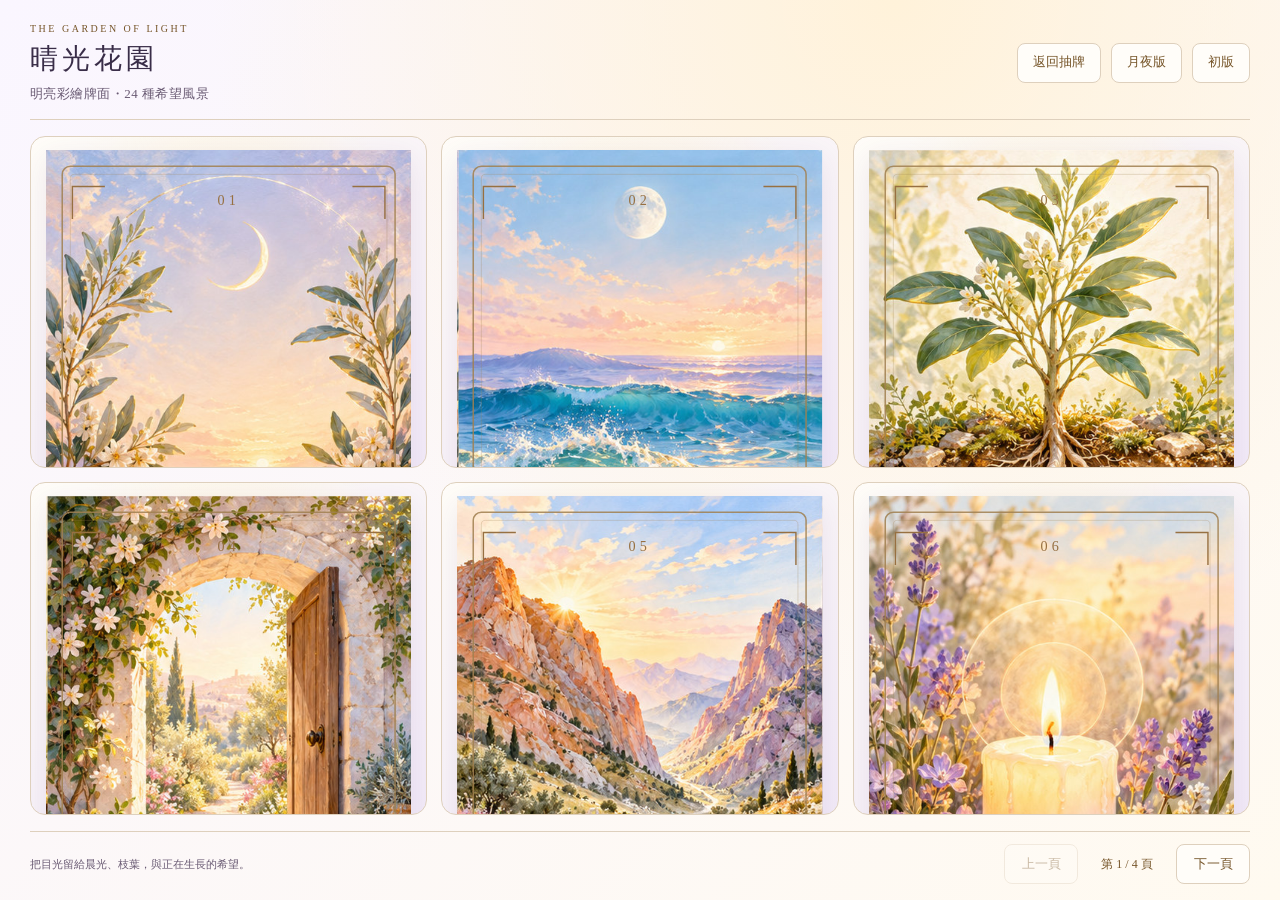
==== commit e45ce46d: "Load current oracle artwork reliably in embedded views and bind native SVG image events" ====
--- a/oracle-art-gallery.html
+++ b/oracle-art-gallery.html
@@ -193,6 +193,8 @@
   const image=card.querySelector("image[data-art-source]");
   if(!image||image.dataset.artRequested)return;
   image.dataset.artRequested="true";
+  image.addEventListener("load",()=>setState(image,"loaded"));
+  image.addEventListener("error",()=>setState(image,"fallback"));
   image.setAttribute("href",image.dataset.artSource);
  };
  const observer=typeof IntersectionObserver==="function"?new IntersectionObserver(entries=>{
@@ -202,6 +204,9 @@
   queued=false;
   for(const card of document.querySelectorAll("svg[data-art-card]")){
    if(card.dataset.artObserved)continue;card.dataset.artObserved="true";
+   const rect=card.getBoundingClientRect();
+   const localVisible=rect.width>0&&rect.height>0&&rect.bottom>-80&&rect.right>-80&&rect.top<innerHeight+80&&rect.left<innerWidth+80&&getComputedStyle(card).visibility!=="hidden";
+   if(localVisible)request(card);
    if(observer)observer.observe(card);else request(card);
   }
  };
